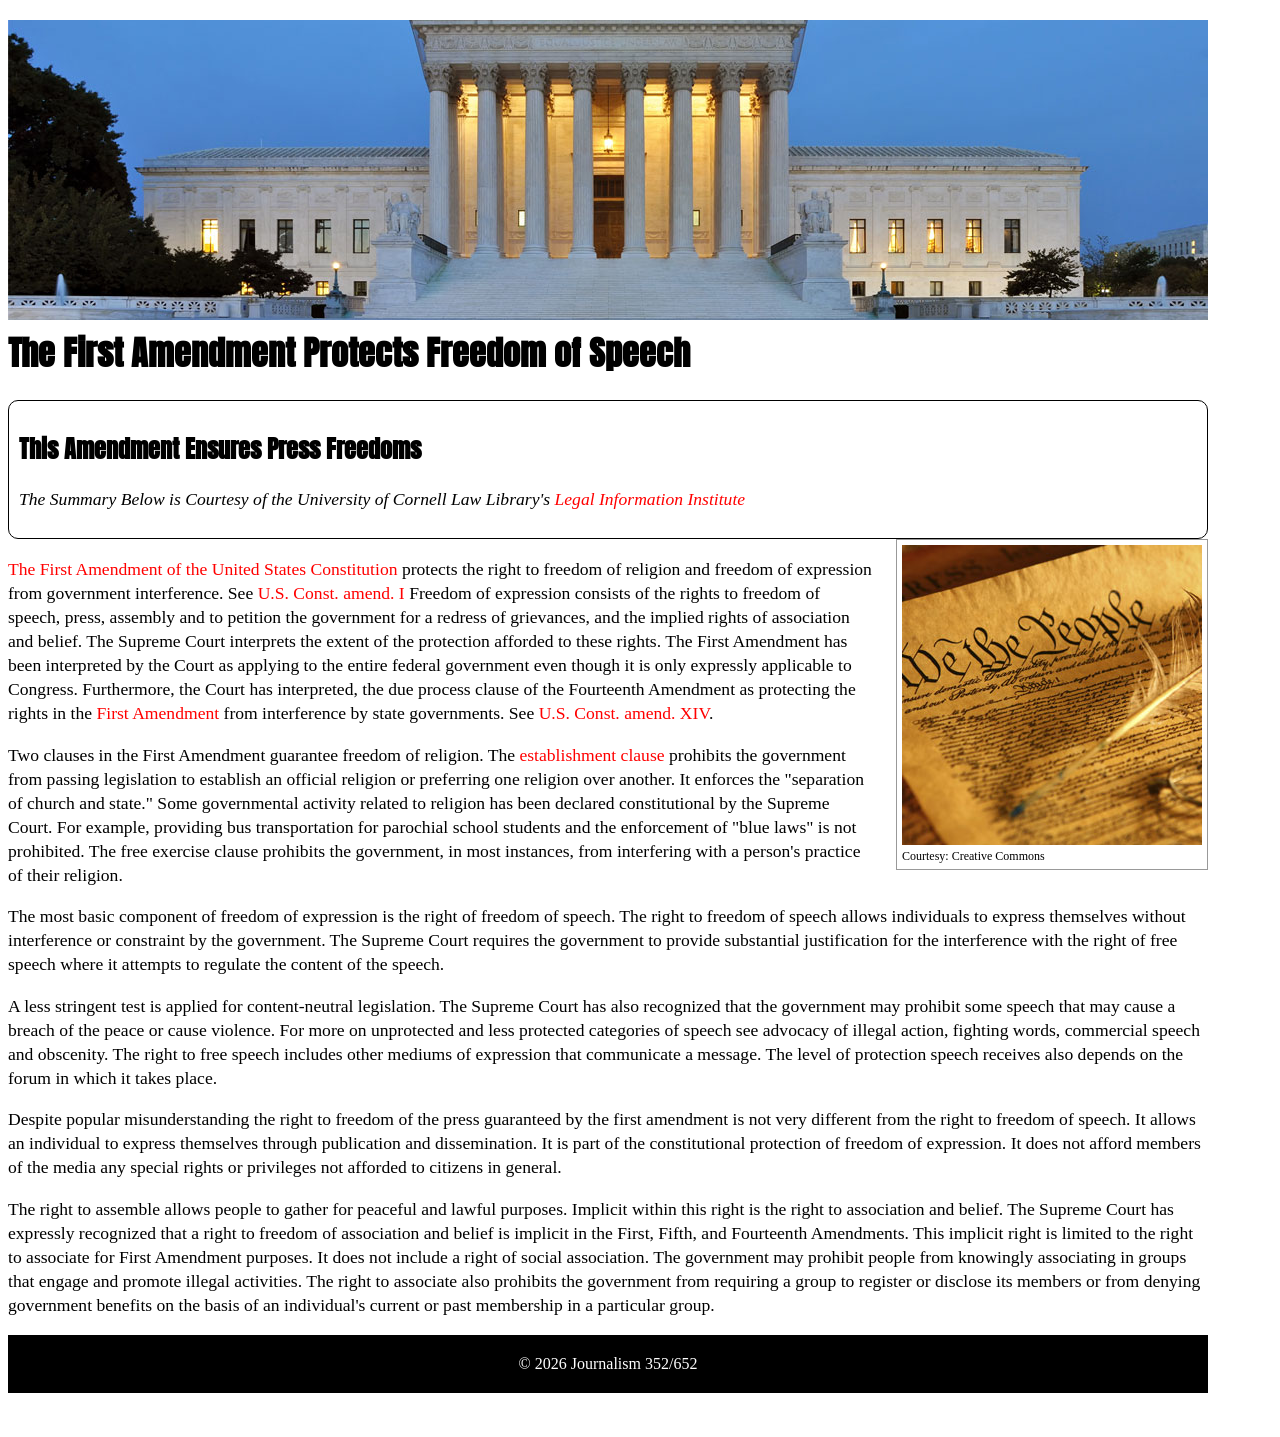
==== Broken/index.html @ d665dff1 "Add files via upload" ====
<!doctype html>
<html class="no-js" lang="en" dir="ltr">
<head>
<meta charset="utf-8">
<meta http-equiv="x-ua-compatible" content="ie=edge">
<meta name="viewport" content="width=device-width, initial-scale=1.0">
<title> The First Amendment Protects Freedom of Speech </title>
<link rel="stylesheet" href="css/style.css">
<link href="https://fonts.googleapis.com/css?family=Anton|Bitter" rel="stylesheet">


</head>
<body>

<div class="contentContainer">

<img src="images/supremeCourt.jpg" style="wide:100%; border:0; margin:0 0 -20px 0"><br>
<h1>The First Amendment Protects Freedom of Speech</h1>


<div class="citation">
<h2>This Amendment Ensures Press Freedoms</h2>
<p><em>The Summary Below is Courtesy of the University of Cornell Law Library's <a href="www.law.cornell.edu/constitution/first_amendment" target="_blank">Legal Information Institute</a></em> </p>
</div>


<div class=photoRight><img src="images/wethepeople.jpg" alt="U.S. Constitution"><br>
Courtesy: Creative Commons</div>

<p>
<a href="http://www.law.cornell.edu/constitution/constitution.billofrights.html.amendmenti" target="blank">The First Amendment of the United States Constitution</a> protects the right to freedom of religion and freedom of expression from government interference. See <a href="http://www.law.cornell.edu/constitution/constitution.billofrights.html#amendmenti"> U.S. Const. amend. I </a> Freedom of expression consists of the rights to freedom of speech, press, assembly and to petition the government for a redress of grievances, and the implied rights of association and belief. The Supreme Court interprets the extent of the protection afforded to these rights. The First Amendment has been interpreted by the Court as applying to the entire federal government even though it is only expressly applicable to Congress. Furthermore, the Court has interpreted, the due process clause of the Fourteenth Amendment as protecting the rights in the <a href="http://www.law.cornell.edu/constitution/constitution.billofrights.html#amendmenti">First Amendment</a> from interference by state governments. See <a href="http://www.law.cornell.edu/constitution/constitution.billofrights.html#amendmentxiv">U.S. Const. amend. XIV</a>. </p>

<p>
Two clauses in the First Amendment guarantee freedom of religion. The <a href="http://topics.law.cornell.edu/wex/establishment_clause" target="_blank">establishment clause<a> prohibits the government from passing legislation to establish an official religion or preferring one religion over another. It enforces the "separation of church and state." Some governmental activity related to religion has been declared constitutional by the Supreme Court. For example, providing bus transportation for parochial school students and the enforcement of "blue laws" is not prohibited. The free exercise clause prohibits the government, in most instances, from interfering with a person's practice of their religion.
</p>

<p>
The most basic component of freedom of expression is the right of freedom of speech. The right to freedom of speech allows individuals to express themselves without interference or constraint by the government. The Supreme Court requires the government to provide substantial justification for the interference with the right of free speech where it attempts to regulate the content of the speech.</p>


<p>A less stringent test is applied for content-neutral legislation. The Supreme Court has also recognized that the government may prohibit some speech that may cause a breach of the peace or cause violence. For more on unprotected and less protected categories of speech see advocacy of illegal action, fighting words, commercial speech and obscenity. The right to free speech includes other mediums of expression that communicate a message.  The level of protection speech receives also depends on the forum in which it takes place.</p>   


<p>Despite popular misunderstanding the right to freedom of the press guaranteed by the first amendment is not very different from the right to freedom of speech. It allows an individual to express themselves through publication and dissemination. It is part of the constitutional protection of freedom of expression. It does not afford members of the media any special rights or privileges not afforded to citizens in general.</p>

<p>The right to assemble allows people to gather for peaceful and lawful purposes. Implicit within this right is the right to association and belief. The Supreme Court has expressly recognized that a right to freedom of association and belief is implicit in the <a hre"http://www.law.cornell.edu/constitution/constitution.table.html#amendments" target="_blank">First, Fifth, and Fourteenth Amendments</a>. This implicit right is limited to the right to associate for First Amendment purposes. It does not include a right of social association. The government may prohibit people from knowingly associating in groups that engage and promote illegal activities. The right to associate also prohibits the government from requiring a group to register or disclose its members or from denying government benefits on the basis of an individual's current or past membership in a particular group.</p>



<div class="footerStyle">&copy; 2026 Journalism 352/652<div>
</div>
</div>
<br><br>


</body>
</html>
---- Broken/css/style.css ----
.contentContainer {
	width:1200px;
	padding:0;
	margin-top:20px;
}

p {
font-family: serif;
font-size:1.1rem;
line-height:1.5rem;
}
a:link {color:#ff0000;
	text-decoration:none;
}

h1 {
font-family: 'Anton', sans-serif;
font-size:2.1rem;
}

h2 {
font-family: 'Anton', sans-serif;
font-size:1.5rem;
}


.subhead {
background-color:#f4f4f4;
}

.photoRight {
float:right;
border:solid 1px #999;
padding:5px;
margin:0px 0 20px 20px;
font-size:.75rem;
}

.footerStyle {
text-align:center;
background-color:#000;
padding:20px;
color:#fff;
}

.citation {
	border:solid 1px #000;
	padding:10px;
	border-radius:10px;
}
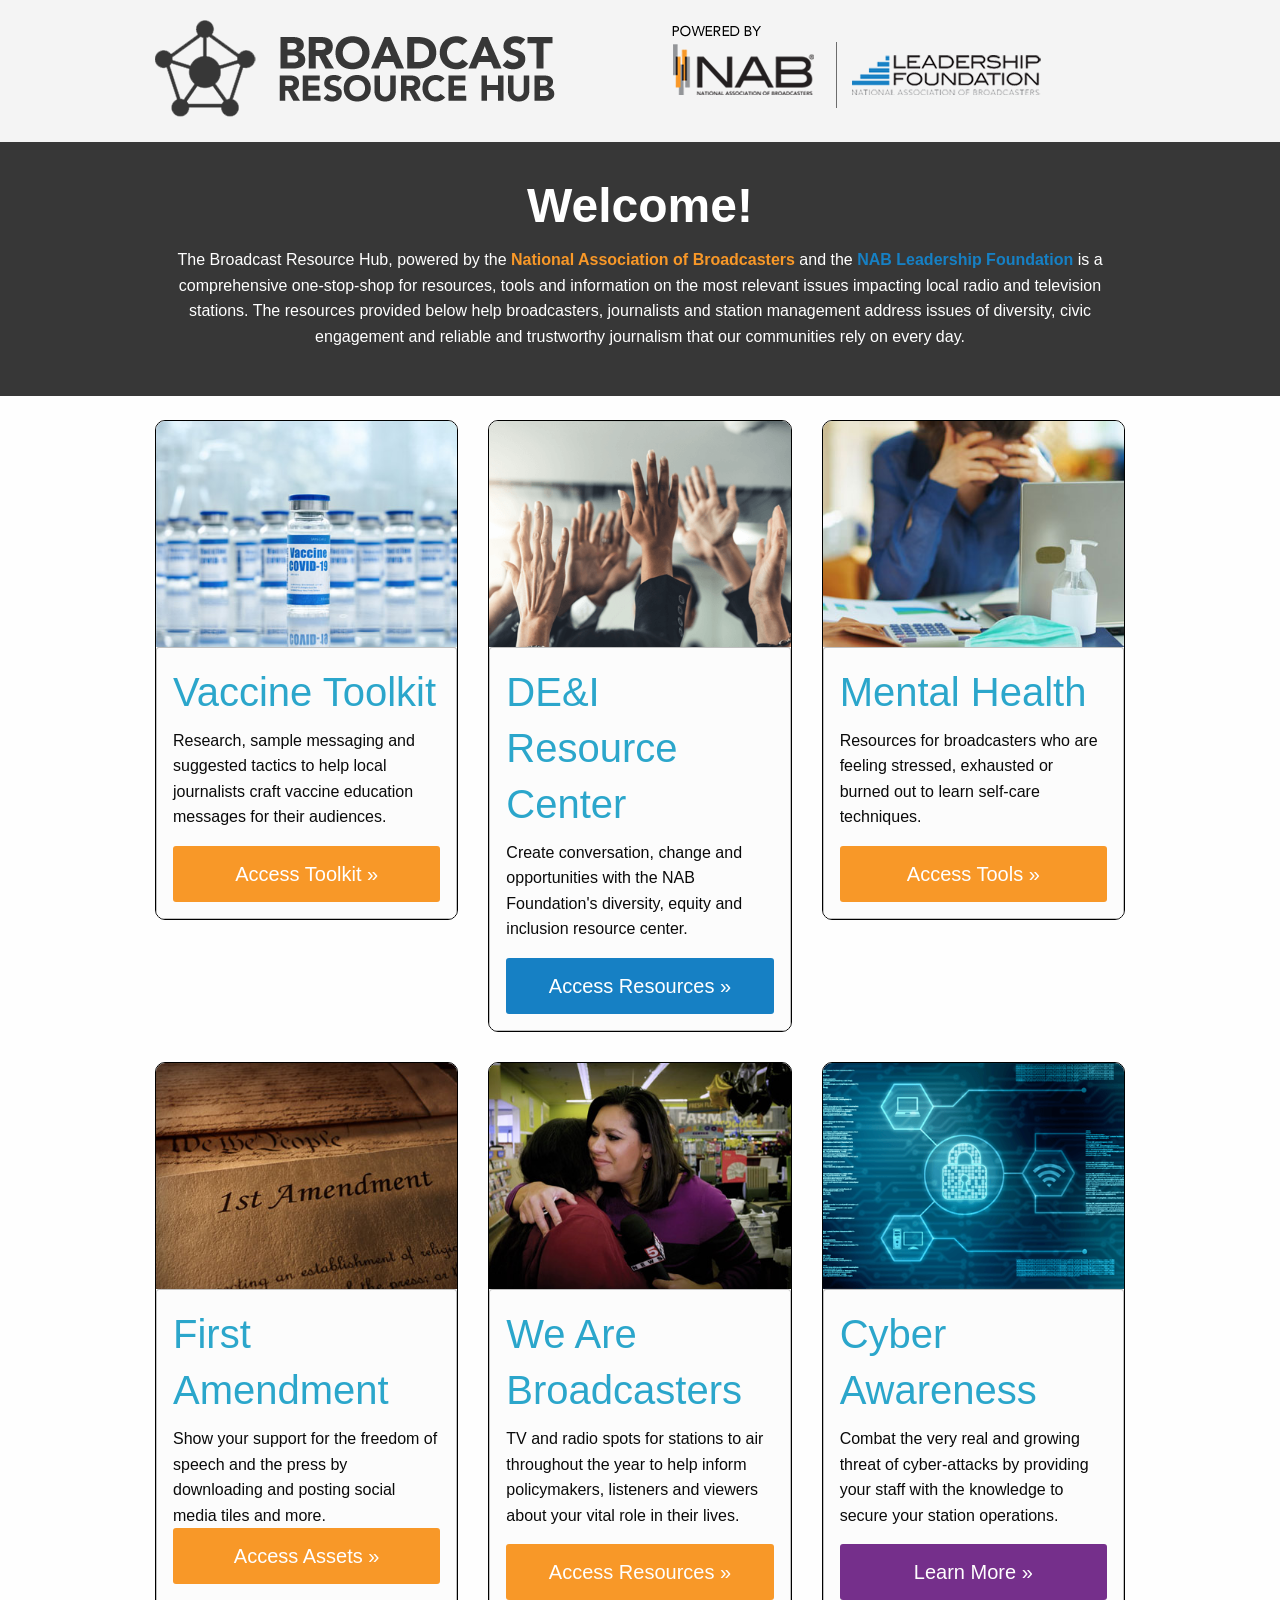
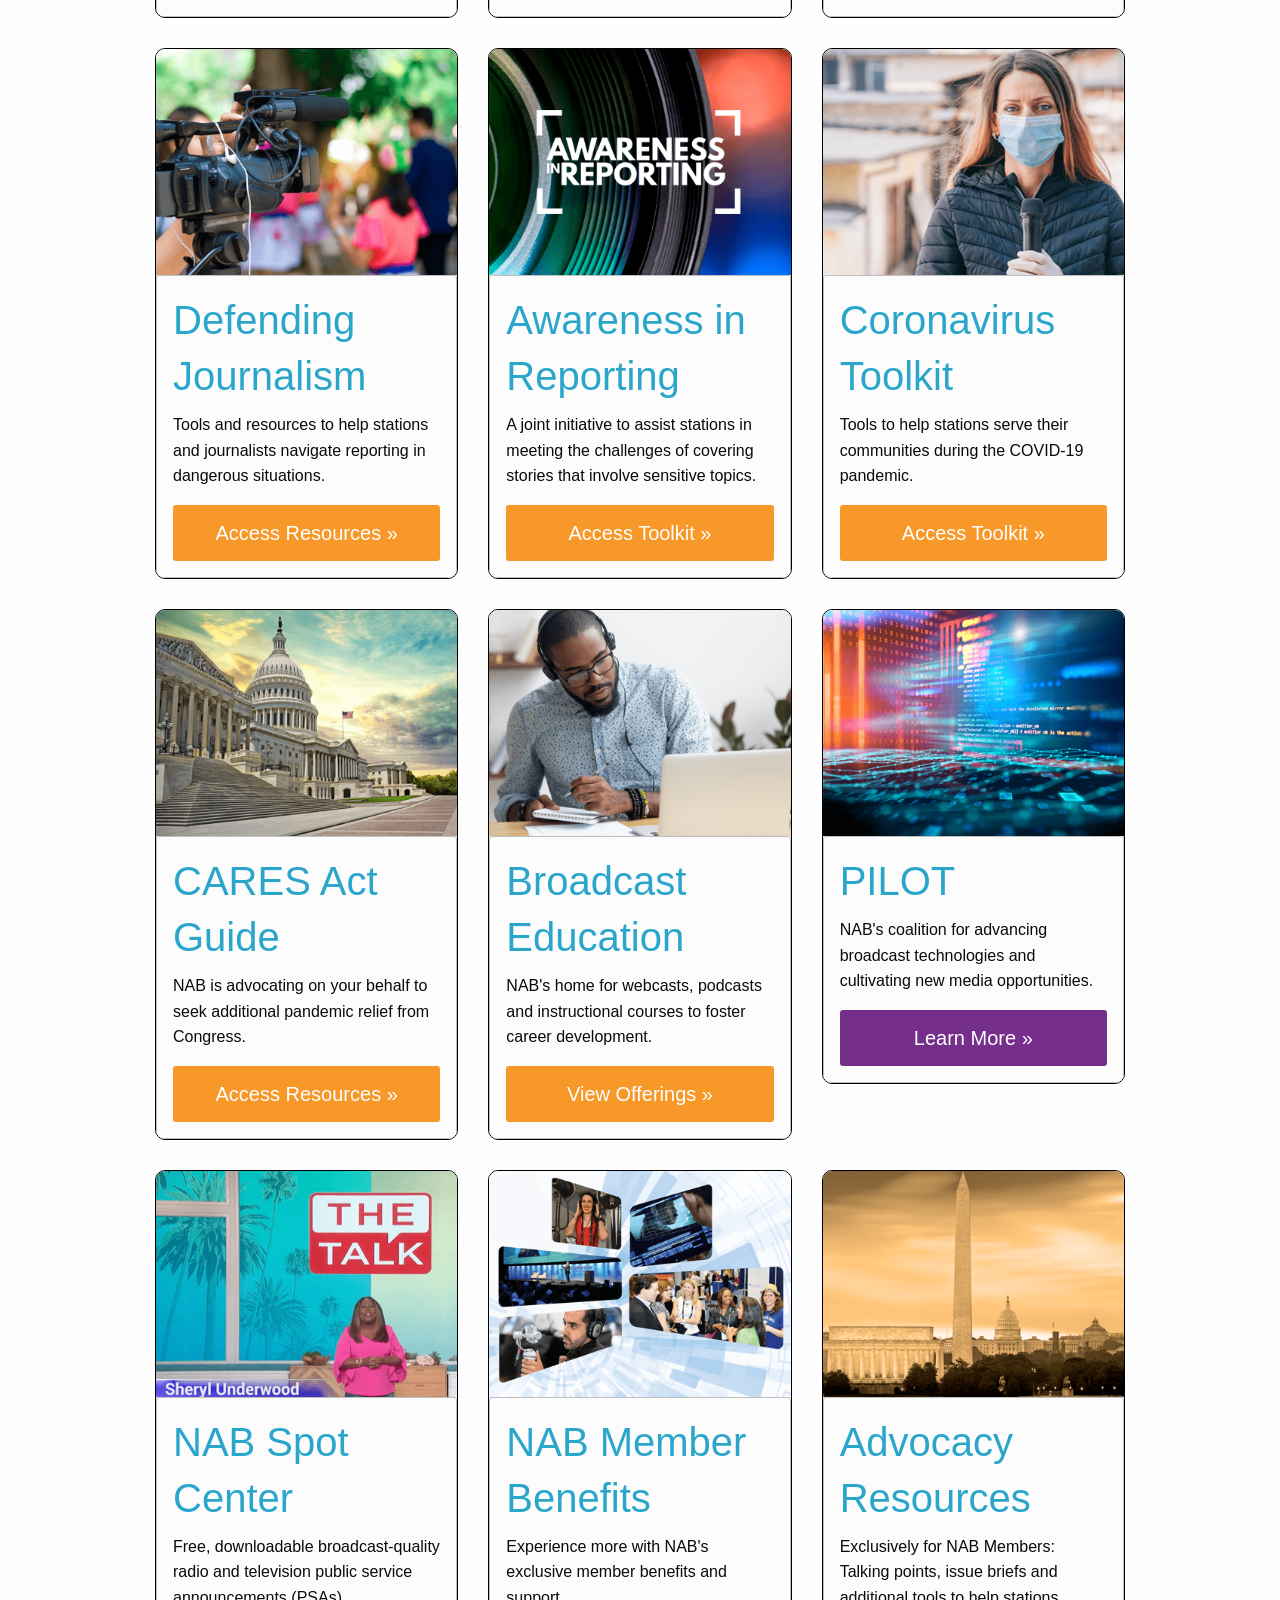
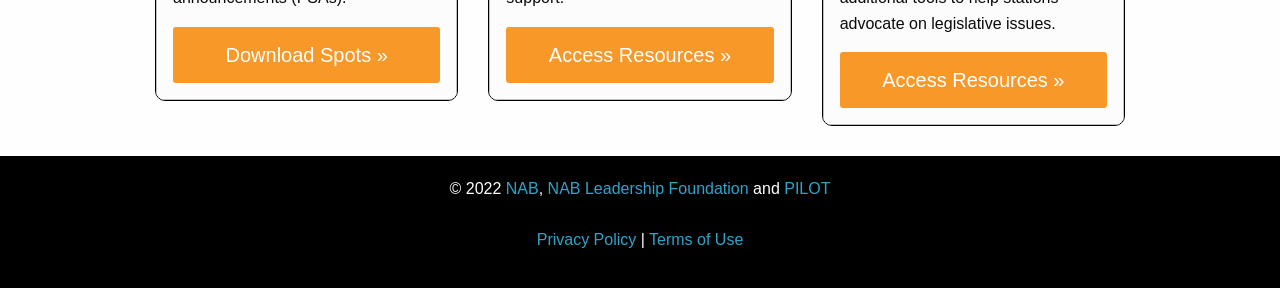
==== commit ae26284a: "Add files via upload" ====
--- a/Broken/index.html
+++ b/Broken/index.html
@@ -4,54 +4,310 @@
 <meta charset="utf-8">
 <meta http-equiv="x-ua-compatible" content="ie=edge">
 <meta name="viewport" content="width=device-width, initial-scale=1.0">
-<title> The First Amendment Protects Freedom of Speech </title>
-<link rel="stylesheet" href="css/style.css">
-<link href="https://fonts.googleapis.com/css?family=Anton|Bitter" rel="stylesheet">
-
+
+<meta name="description" content="The Broadcast Resource Hub, powered by NAB and the NAB Leadership Foundation is a comprehensive one-stop-shop for resources, tools and information  on the most relevant issues impacting local radio and television stations. The resources provided below help broadcasters, journalists and station management address issues of diversity, civic engagement and reliable and trustworthy journalism that our communities rely on every day.">
+<meta name="keywords" content="">
+<meta name="author" content="NAB and NAB Leadership Foundation">
+
+<!--TWITTER SUMMARY CARD-->
+<meta name="twitter:card" content="summary_large_image">
+<meta name="twitter:title" content="Broadcast Resource Hub">
+ 
+<!--OPEN SOURCE CARD-->
+<meta property="og:title" content="Broadcast Resource Hub">
+<meta property="og:site_name" content="NAB and NAB Leadership Foundation">
+<meta property="og:url" content="http://www.broadcastresourcehub.com">
+<meta property="og:description" content="The Broadcast Resource Hub, powered by NAB and the NAB Leadership Foundation is a comprehensive one-stop-shop for resources, tools and information  on the most relevant issues impacting local radio and television stations. The resources provided below help broadcasters, journalists and station management address issues of diversity, civic engagement and reliable and trustworthy journalism that our communities rely on every day.">
+<meta property="og:type" content="website">
+<meta property="og:image" content="http://www.broadcastresourcehub.com/images/brh_og.png">
+
+
+<title>Broadcast Resource Hub | Powered by NAB and NAB Foundation</title>
+<link rel="stylesheet" href="css/app.css">
+<link rel="stylesheet" href="css/foundation.css">
+
+
+<!-- <link href="https://fonts.googleapis.com/css2?family=Nunito:wght@300;400&family=Roboto:wght@900&display=swap" rel="stylesheet">
+-->
 
 </head>
 <body>
 
-<div class="contentContainer">
-
-<img src="images/supremeCourt.jpg" style="wide:100%; border:0; margin:0 0 -20px 0"><br>
-<h1>The First Amendment Protects Freedom of Speech</h1>
-
-
-<div class="citation">
-<h2>This Amendment Ensures Press Freedoms</h2>
-<p><em>The Summary Below is Courtesy of the University of Cornell Law Library's <a href="www.law.cornell.edu/constitution/first_amendment" target="_blank">Legal Information Institute</a></em> </p>
-</div>
-
-
-<div class=photoRight><img src="images/wethepeople.jpg" alt="U.S. Constitution"><br>
-Courtesy: Creative Commons</div>
-
-<p>
-<a href="http://www.law.cornell.edu/constitution/constitution.billofrights.html.amendmenti" target="blank">The First Amendment of the United States Constitution</a> protects the right to freedom of religion and freedom of expression from government interference. See <a href="http://www.law.cornell.edu/constitution/constitution.billofrights.html#amendmenti"> U.S. Const. amend. I </a> Freedom of expression consists of the rights to freedom of speech, press, assembly and to petition the government for a redress of grievances, and the implied rights of association and belief. The Supreme Court interprets the extent of the protection afforded to these rights. The First Amendment has been interpreted by the Court as applying to the entire federal government even though it is only expressly applicable to Congress. Furthermore, the Court has interpreted, the due process clause of the Fourteenth Amendment as protecting the rights in the <a href="http://www.law.cornell.edu/constitution/constitution.billofrights.html#amendmenti">First Amendment</a> from interference by state governments. See <a href="http://www.law.cornell.edu/constitution/constitution.billofrights.html#amendmentxiv">U.S. Const. amend. XIV</a>. </p>
-
-<p>
-Two clauses in the First Amendment guarantee freedom of religion. The <a href="http://topics.law.cornell.edu/wex/establishment_clause" target="_blank">establishment clause<a> prohibits the government from passing legislation to establish an official religion or preferring one religion over another. It enforces the "separation of church and state." Some governmental activity related to religion has been declared constitutional by the Supreme Court. For example, providing bus transportation for parochial school students and the enforcement of "blue laws" is not prohibited. The free exercise clause prohibits the government, in most instances, from interfering with a person's practice of their religion.
+<!-- BRANDING BAR -->
+<div class="grid-container-fluid brandingBar">
+<div class="grid-container">
+
+
+
+
+<div class="large-6 brandingBarLeft">
+<img src="images/brhLogo.png" alt="Broadcast Resource Hub" title="Broadcast Resource Hub">
+<img src="images/poweredBy.png" alt="Powered by NAB and NAB Foundation" title="Powered by NAB and NAB Foundation">
+</div>
+</div>
+</div>
+</div>
+
+
+<!-- INTRO COPY -->
+<div class="grid-container-fluid introBox">
+<div class="grid-container">
+<div class="grid-x grid-padding-x">
+<div class="large-12 cell introBox">
+<h1> <strong>Welcome!</h1></strong>
+<p>The Broadcast Resource Hub, powered by the <a href="https://www.nab.org" target="_blank" class="intronab"><strong>National Association of Broadcasters</strong></a> and the <a href="https://www.nabfoundation.org" target="_blank" class="intronablf"><strong>NAB Leadership Foundation</strong></a> is a comprehensive one-stop-shop for resources, tools and information  on the most relevant issues impacting local radio and television stations. The resources provided below help broadcasters, journalists and station management address issues of diversity, civic engagement and reliable and trustworthy journalism that our communities rely on every day.</p>
+</div>
+</div>
+</div>
+</div>
+<br>
+
+<div class="grid-container">
+<div class="grid-x grid-padding-x grid-margin-y" data-equalizer data-equalize-by-row="true" data-equalize-on="medium" id="test-eq">
+
+<!-- INDIVIDUAL CARDS -->
+
+<div class="large-4 medium-6 small-12 cell">
+<div class="basic-card">
+<div class="basic-card-image grow">
+<a href="https://www.nab.org/vaccine/" target="_blank"><img src="images/vaccine.jpg"></a></div>
+<div class="basic-card-content content callout secondary" data-equalizer-watch>
+<h2><a href="https://www.nab.org/vaccine" target="_blank">Vaccine Toolkit</a></h2>
+<p>Research, sample messaging and suggested tactics to help local journalists craft vaccine education messages for their audiences.</p>
+
+<a href="https://www.nab.org/vaccine" target="_blank" class="button nab expanded large">Access Toolkit &#187;</a>
+</div>
+</div>
+</div>
+
+
+<div class="large-4 medium-6 small-12 cell">
+<div class="basic-card">
+<div class="basic-card-image grow">
+<a href="https://www.nabfoundation.org/diversity" target="_blank"><img src="images/diversity.png"></a></div>
+<div class="basic-card-content content callout secondary" data-equalizer-watch>
+<h2><a href="https://www.nabfoundation.org/diversity" target="_blank">DE&amp;I Resource Center</a></h2>
+<p>Create conversation, change and opportunities with the NAB Foundation's diversity, equity and inclusion resource center.</p>
+
+<a href="https://www.nabfoundation.org/diversity" target="_blank" class="button nablf expanded large">Access Resources &#187;</a>
+
+</div>
+</div>
+</div>
+
+<div class="large-4 medium-6 small-12 cell">
+<div class="basic-card">
+<div class="basic-card-image grow">
+<a href="https://www.nab.org/journalistsmentalHealth/" target="_blank"><img src="images/mentalHealth.jpg"></a></div>
+<div class="basic-card-content content callout secondary" data-equalizer-watch>
+<h2><a href="https://www.nab.org/journalistsmentalHealth/" target="_blank">Mental Health</a></h2>
+<p>Resources for broadcasters who are feeling stressed, exhausted or burned out to learn self-care techniques.</p>
+
+<a href="https://www.nab.org/journalistsmentalHealth/" target="_blank" class="button nab expanded large">Access Tools &#187;</a>
+</div>
+</div>
+</div>
+
+
+<div class="large-4 medium-6 small-12 cell">
+<div class="basic-card">
+<div class="basic-card-image grow">
+<a href="https://www.wearebroadcasters.com/firstAmendment/" target="_blank"><img src="images/firstAmendment.jpg"></a></div>
+<div class="basic-card-content content callout secondary" data-equalizer-watch>
+<h2><a href="https://www.wearebroadcasters.com/firstAmendment/" target="_blank">First Amendment</a></h2>
+<p>Show your support for the freedom of speech and the press by downloading and posting social media tiles and more.
+
+<a href="https://www.wearebroadcasters.com/firstAmendment/" target="_blank" class="button nab expanded large">Access Assets &#187;</a>
+</div>
+</div>
+</div>
+
+
+<div class="large-4 medium-6 small-12 cell">
+<div class="basic-card">
+<div class="basic-card-image grow">
+<a href="https://www.wearebroadcasters.com/resources/default.asp" target="_blank"><img src="images/wabSpots.jpg"></a></div>
+<div class="basic-card-content content callout secondary" data-equalizer-watch>
+<h2><a href="https://www.wearebroadcasters.com/resources/default.asp" target="_blank">We Are Broadcasters</a></h2>
+<p>TV and radio spots for stations to air throughout the year to help inform policymakers, listeners and viewers about your vital role in their lives.</p>
+
+<a href="https://www.wearebroadcasters.com/resources" target="_blank" class="button nab expanded large">Access Resources &#187;</a>
+
+</div>
+</div>
+</div>
+
+<div class="large-4 medium-6 small-12 cell">
+<div class="basic-card">
+<div class="basic-card-image grow">
+<a href="https://nab.org/cybersecurity"><img src="images/cyber.png"></a></div>
+<div class="basic-card-content content callout secondary" data-equalizer-watch>
+<h2><a href="https://nab.org/cybersecurity">Cyber Awareness</a></h2>
+<p>Combat the very real and growing threat of cyber-attacks by providing your staff with the knowledge to secure your station operations.</p>
+
+<a href="https://nab.org/cybersecurity" class="button pilot expanded large">Learn More &#187;</a>
+
+</div>
+</div>
+</div>
+
+<div class="large-4 medium-6 small-12 cell">
+<div class="basic-card">
+<div class="basic-card-image grow">
+<a href="https://www.nab.org/journalism" target="_blank"><img src="images/defendingJournalism.png"></a></div>
+<div class="basic-card-content content callout secondary" data-equalizer-watch>
+<h2><a href="https://www.nab.org/journalism" target="_blank">Defending Journalism</a></h2>
+<p>Tools and resources to help stations and journalists navigate reporting in dangerous situations.</p>
+
+<a href="https://www.nab.org/journalism" target="_blank" class="button nab expanded large">Access Resources &#187;</a>
+
+</div>
+</div>
+</div>
+
+<div class="large-4 medium-6 small-12 cell">
+<div class="basic-card">
+<div class="basic-card-image grow">
+<a href="http://www.awarenessinreporting.org/" target="_blank"><img src="images/air.png"></a></div>
+<div class="basic-card-content content callout secondary" data-equalizer-watch>
+<h2><a href="http://www.awarenessinreporting.org/" target="_blank">Awareness in Reporting</a></h2>
+<p>A joint initiative to assist stations in meeting the challenges of covering stories that involve sensitive topics.</p>
+
+<a href="http://www.awarenessinreporting.org" target="_blank" class="button nab expanded large">Access Toolkit &#187;</a>
+
+</div>
+</div>
+</div>
+
+<div class="large-4 medium-6 small-12 cell">
+<div class= "basic-card">
+<div class="basic-card-image grow">
+<a href="https://www.nab.org/coronavirus" target="_blank"><img src="images/coronavirus.png"></a></div>
+<div class="basic-card-content content callout secondary" data-equalizer-watch>
+<h2><a href="https://www.nab.org/coronavirus" target="_blank">Coronavirus Toolkit</a></h2>
+<p>Tools to help stations serve their communities during the COVID-19 pandemic.</p>
+
+<a href="https://www.nab.org/coronavirus" target="_blank" class="button nab expanded large">Access Toolkit &#187;</a>
+
+</div>
+</div>
+</div>
+
+
+<div class="large-4 medium-6 small-12 cell">
+<div class="basic-card">
+<div class="basic-card-image grow">
+<a href="https://www.nab.org/stimulus" target="_blank"><img src="images/caresAct.png"></a></div>
+<div class="basic-card-content content callout secondary" data-equalizer-watch>
+<h2><a href="https://www.nab.org/stimulus" target="_blank">CARES Act Guide</a></h2>
+<p>NAB is advocating on your behalf to seek additional pandemic relief from Congress.</p>
+
+<a href="https://www.nab.org/stimulus" target="_blank" class="button nab expanded large">Access Resources &#187;</a>
+
+</div>
+</div>
+</div>
+
+
+<div class="large-4 medium-6 small-12 cell">
+<div class="basic-card">
+<div class="basic-card-image grow">
+<a href="https://education.nab.org" target="_blank"><img src="images/broadcastEducation.png"></a></div>
+<div class="basic-card-content content callout secondary" data-equalizer-watch>
+<h2><a href="https://education.nab.org" target="_blank">Broadcast Education</a></h2>
+<p>NAB's home for webcasts, podcasts and instructional courses to foster career development.</p>
+<a href="https://education.nab.org" target="_blank" class="button nab expanded large">View Offerings &#187;</a>
+
+</div>
+</div>
+</div>
+
+
+<div class="large-4 medium-6 small-12 cell">
+<div class="basic-card">
+<div class="basic-card-image grow">
+<a href="https://nabpilot.org/" target="_blank"><img src="images/pilot.png"></a></div>
+<div class="basic-card-content content callout secondary" data-equalizer-watch>
+<h2><a href="https://nabpilot.org/" target="_blank">PILOT</a></h2>
+<p>NAB's coalition for advancing broadcast technologies and cultivating new media opportunities.</p></h2>
+
+<a href="https://nabpilot.org/" target="_blank" class="button pilot expanded large">Learn More &#187;</a>
+
+</div>
+</div>
+</div>
 </p>
 
-<p>
-The most basic component of freedom of expression is the right of freedom of speech. The right to freedom of speech allows individuals to express themselves without interference or constraint by the government. The Supreme Court requires the government to provide substantial justification for the interference with the right of free speech where it attempts to regulate the content of the speech.</p>
-
-
-<p>A less stringent test is applied for content-neutral legislation. The Supreme Court has also recognized that the government may prohibit some speech that may cause a breach of the peace or cause violence. For more on unprotected and less protected categories of speech see advocacy of illegal action, fighting words, commercial speech and obscenity. The right to free speech includes other mediums of expression that communicate a message.  The level of protection speech receives also depends on the forum in which it takes place.</p>   
-
-
-<p>Despite popular misunderstanding the right to freedom of the press guaranteed by the first amendment is not very different from the right to freedom of speech. It allows an individual to express themselves through publication and dissemination. It is part of the constitutional protection of freedom of expression. It does not afford members of the media any special rights or privileges not afforded to citizens in general.</p>
-
-<p>The right to assemble allows people to gather for peaceful and lawful purposes. Implicit within this right is the right to association and belief. The Supreme Court has expressly recognized that a right to freedom of association and belief is implicit in the <a hre"http://www.law.cornell.edu/constitution/constitution.table.html#amendments" target="_blank">First, Fifth, and Fourteenth Amendments</a>. This implicit right is limited to the right to associate for First Amendment purposes. It does not include a right of social association. The government may prohibit people from knowingly associating in groups that engage and promote illegal activities. The right to associate also prohibits the government from requiring a group to register or disclose its members or from denying government benefits on the basis of an individual's current or past membership in a particular group.</p>
-
-
-
-<div class="footerStyle">&copy; 2026 Journalism 352/652<div>
-</div>
-</div>
-<br><br>
-
-
+<div class="large-4 medium-6 small-12 cell">
+<div class="basic-card">
+<div class="basic-card-image grow">
+<a href="https://psa.nab.org/" target="_blank"><img src="images/spotCenter.png"></a></div>
+<div class="basic-card-content content callout secondary" data-equalizer-watch>
+<h2><a href="https://psa.nab.org/" target="_blank">NAB Spot Center</a></h2>
+<p>Free, downloadable broadcast-quality radio and television public service announcements (PSAs).</p>
+
+<a href="https://psa.nab.org/" target="_blank" class="button nab expanded large">Download Spots &#187;</a>
+
+</div>
+</div>
+</div>
+
+<div class="large-4 medium-16 small-2 cell">
+<div class="basic-card">
+<div class="basic-card-image grow">
+<a href="https://www.nab.org/memberTools/default.asp" target="_blank"><img src="images/memberResources.png"></a></div>
+<div class="basic-card-content content callout secondary" data-equalizer-watch>
+<h2><a href="https://www.nab.org/memberTools/default.asp" target="_blank">NAB Member Benefits</a></h2>
+<p>Experience more with NAB's exclusive member benefits and support.</p>
+
+<a href="https://www.nab.org/memberTools/default.asp" target="_blank" class="button nab expanded large">Access Resources &#187;</a>
+
+</div>
+</div>
+</div>
+
+
+<div class="large-4 medium-6 small-12 cell">
+<div class="basic-card">
+<div class="basic-card-image grow">
+<a href="https://www.nab.org/advocacy/resources.asp" target="_blank"><img src="images/advocacyResources.png"></a></div>
+<div class="basic-card-content content callout secondary" data-equalizer-watch>
+<h2><a href="https://members.nab.org/nabmembers/advocacy-resources/" target="_blank">Advocacy Resources</a></h2>
+<p>Exclusively for NAB Members: Talking points, issue briefs and additional tools to help stations advocate on legislative issues.</p>
+
+<a href="https://www.nab.org/memberTools/default.asp" target="_blank" class="button nab expanded large">Access Resources &#187;</a>
+
+</div>
+</div>
+</div>
+
+
+
+</div>
+</div>
+</h2>
+</h2>
+</div>
+</div>
+</div>
+</p>
+
+
+<div class="grid-container- fluid footerBar">
+<div class="grid-container">
+<div class="grid-x grid-padding-x">
+<div class="large-12 cell">
+<p>&copy; 2022 <a href="https://www.nab.org" target="_blank">NAB</a>, <a href="https://www.nabfoundation.org" target="_blank">NAB Leadership Foundation</a> and <a href="https://www.nabpilot.org" target="_blank">PILOT</a><br><br><a href="https://www.nab.org/about/privacy.asp" target="_blank">Privacy Policy</a> | <a href="https://www.nab.org/about/termsOfUse.asp" target="_blank">Terms of Use</a></p>
+</div>
+</div>
+</div>
+</div>
+
+
+
+<script src="js/vendor/jquery.js"></script>
+<script src="js/vendor/what-input.js"></script>
+<script src="js/vendor/foundation.js"></script>
+<script src="js/app.js"></script>
 </body>
 </html>
--- a/Broken/css/app.css
+++ b/Broken/css/app.css
@@ -0,0 +1,160 @@
+
+body {
+	font-family: 'Nunito', sans-serif;
+}
+
+/* BRANDING BAR STYLES */
+.brandingBar {
+background-color:#f4f4f4;
+}
+.brandingBarLeft {
+text-align:left;
+}
+.brandingBarRight {
+text-align:right;
+}
+
+
+/* FOOTER BAR STYLES */
+.footerBar {
+background-color:#000;
+color:#fff;
+padding:20px;
+text-align:center;
+margin:30px 0 0 0;
+}
+a.footerBar {
+  color:#00aca1;
+}
+a.footerBar:hover {
+  color:#666;
+}
+
+
+/* INTRO CONTAINER */
+.introBox {
+background-color:#373737;
+color:#fff;
+text-align:center;
+padding:15px 0 15px 0;
+}
+
+a.intronab {
+color: #f89828;
+}
+a.intronab:hover {
+color: #00aca1;
+}
+a.intronablf {
+color: #1680c4;
+}
+a.intronablf:hover {
+color: #00aca1;
+}
+
+
+/* TYPOGRAPHY */
+h1 {
+
+}
+h2 {
+	font-family: 'Roboto', sans-serif; font-size:0.5rem; font-weight:900;
+}
+h3 {
+	font-family: 'Roboto', sans-serif;
+}
+h4 {
+	font-family: 'Roboto', sans-serif; font-weight:900;
+}
+
+
+/* INDIVIDUAL CARDS */
+
+.basic-card {
+  display: -webkit-flex;
+  display: -ms-flexbox;
+  display: flex;
+  -webkit-flex-direction: column;
+      -ms-flex-direction: column;
+          flex-direction: column;
+  margin-bottom: 1rem;
+  border: 1px solid #000;
+  border-radius: 10px;
+  box-shadow: none;
+  overflow: hidden;
+  color: #0a0a0a;
+  display: -ms-grid;
+  display: grid;
+  -ms-grid-columns: 1fr 1fr1fr;
+      grid-template-columns: 1fr;
+  -ms-grid-rows: 1fr 1fr 1fr;
+      grid-template-rows: 1fr 1fr 1fr;
+  margin: 0 auto;
+  width: 100%;
+
+}
+
+.basic-card > :last-child {
+  margin-bottom: 0;
+}
+
+.basic-card-image {
+  grid-row-end: 4;
+  -ms-grid-row: 1;
+      grid-row-start: 1;
+}
+
+.basic-card-image img {
+  width: 100%;
+}
+
+.basic-card-content {
+  border: 0;
+  grid-row-start: 3 / 4;
+  margin: 0;
+  overflow: scroll;
+}
+  .callout.secondary {
+    background-color: #f4f4f4;
+    color: #0a0a0a; }
+
+.grow img{
+transition: 1s ease;
+}
+
+.grow img:hover{
+-webkit-transform: scale(1.2);
+-ms-transform: scale(1.2);
+transform: scale(1.2);
+transition: 1s ease;
+}
+
+/* BUTTONS */
+
+  .button.nab, .button.nab.disabled, .button.nab[disabled], .button.nab.disabled:hover, .button.nab[disabled]:hover, .button.nab.disabled:focus, .button.nab[disabled]:focus {
+    background-color: #f89828;
+    color: #fff; }
+  .button.nab:hover, .button.nab:focus {
+    background-color: #373737;
+    color: #fff; }
+
+  .button.nablf, .button.nablf.disabled, .button.nablf[disabled], .button.nablf.disabled:hover, .button.nablf[disabled]:hover, .button.nablf.disabled:focus, .button.nablf[disabled]:focus {
+    background-color: #1680c4;
+    color: #fff; }
+  .button.nablf:hover, .button.nablf:focus {
+    background-color: #373737;
+    color: #fff; }
+
+  .button.pilot, .button.pilot.disabled, .button.pilot[disabled], .button.pilot.disabled:hover, .button.pilot[disabled]:hover, .button.pilot.disabled:focus, .button.pilot[disabled]:focus {
+    background-color: #752f8b;
+    color: #fff; }
+  .button.pilot:hover, .button.pilot:focus {
+    background-color: #373737;
+    color: #fff; }
+
+
+
+
+
+
+    
